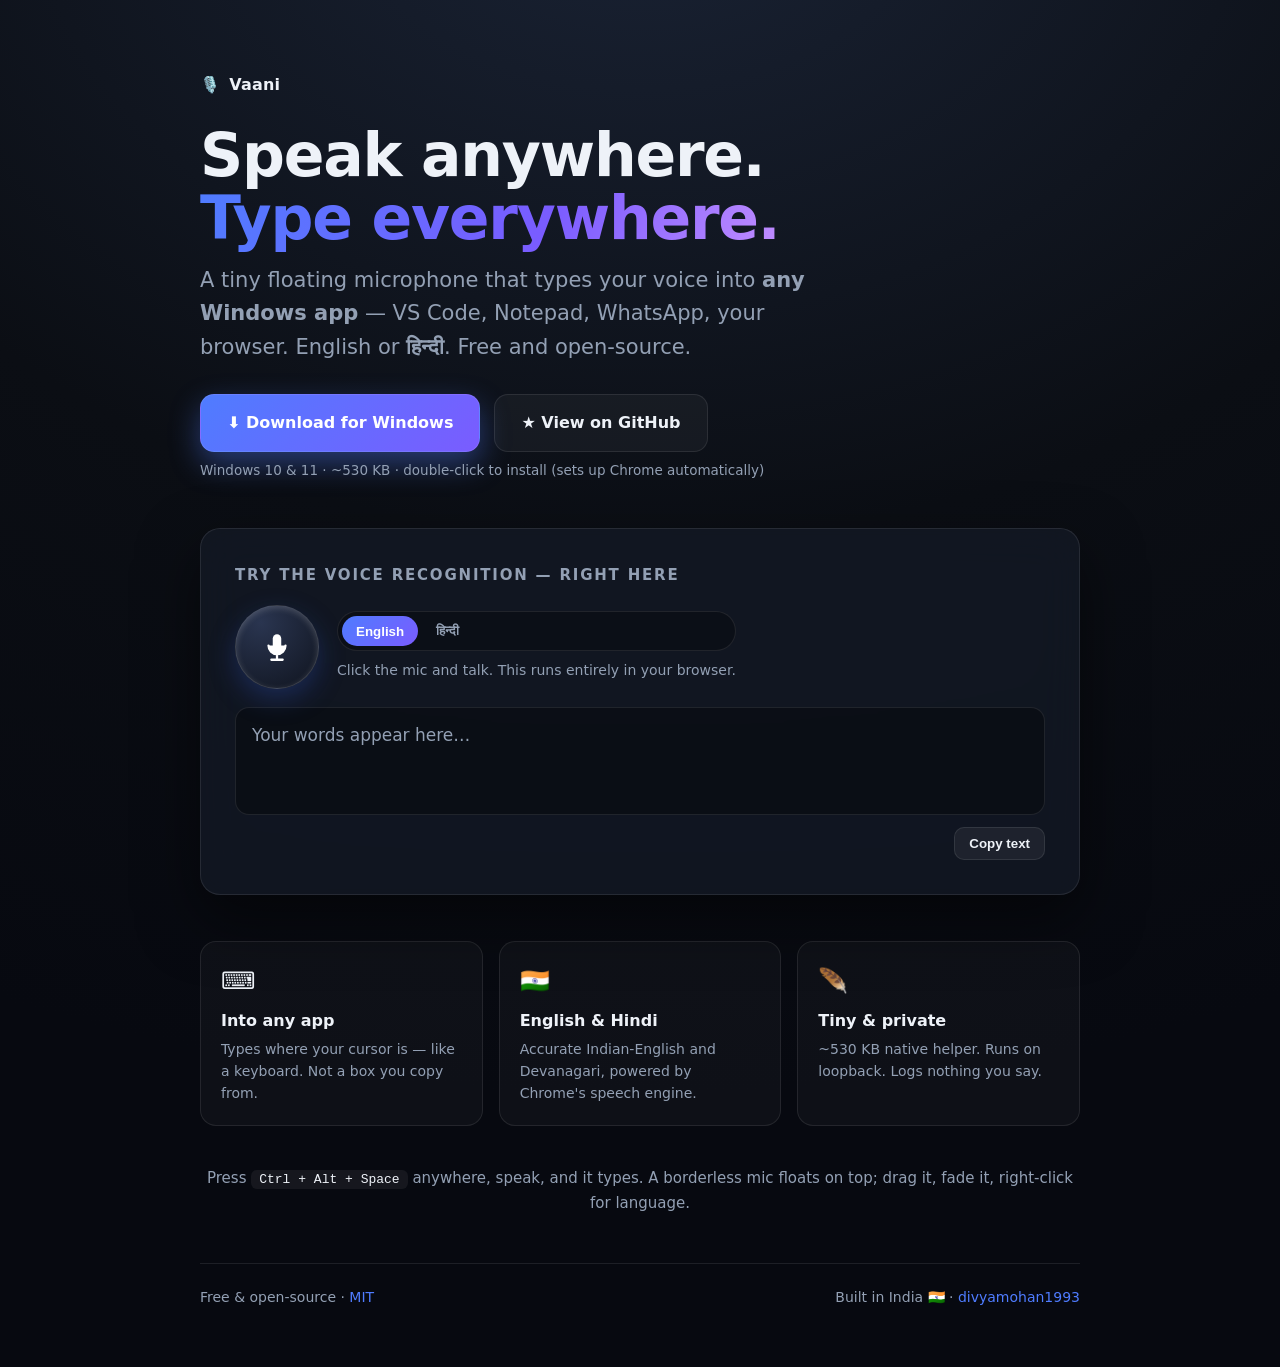
==== site/index.html @ e0e5cd49 "feat: add type.dmj.one landing page (live in-browser demo + download CTA) Single-file static site wi" ====
<!DOCTYPE html>
<html lang="en">
<head>
<meta charset="UTF-8" />
<meta name="viewport" content="width=device-width, initial-scale=1.0" />
<title>Vaani — speak anywhere, type everywhere</title>
<meta name="description" content="A tiny floating mic that types your voice into any Windows app — English or Hindi. Free, open-source, ~530 KB. Try the voice recognition right here." />
<meta property="og:title" content="Vaani — speak anywhere, type everywhere" />
<meta property="og:description" content="Speak, and your words type into any Windows app. English or हिन्दी. Free & open-source." />
<meta property="og:type" content="website" />
<link rel="icon" href="data:image/svg+xml,%3Csvg xmlns='http://www.w3.org/2000/svg' viewBox='0 0 24 24'%3E%3Ctext y='20' font-size='20'%3E%F0%9F%8E%99%EF%B8%8F%3C/text%3E%3C/svg%3E" />
<style>
  :root{--bg:#0b0e14;--card:rgba(22,28,40,.66);--txt:#eef2f8;--muted:#93a0b4;--line:rgba(255,255,255,.09);
        --accent:#4f7cff;--accent2:#7a5cff;--live:#ff4d6d;--ok:#22c98a;--r:20px}
  *{box-sizing:border-box;margin:0}
  html{scroll-behavior:smooth}
  body{font:16px/1.6 system-ui,"Segoe UI",Roboto,"Noto Sans",sans-serif;color:var(--txt);
    background:radial-gradient(130% 90% at 50% -10%,#1a2335 0%,var(--bg) 55%,#070910 100%);
    min-height:100vh;-webkit-font-smoothing:antialiased}
  .wrap{max-width:920px;margin:0 auto;padding:clamp(28px,6vw,72px) 20px 60px}
  .brand{display:flex;align-items:center;gap:9px;font-weight:700;letter-spacing:.2px;color:var(--muted)}
  .brand b{color:var(--txt)}
  h1{font-size:clamp(34px,7vw,60px);line-height:1.05;margin:26px 0 14px;letter-spacing:-.02em}
  h1 .grad{background:linear-gradient(110deg,var(--accent),var(--accent2) 60%,#c08cff);-webkit-background-clip:text;background-clip:text;color:transparent}
  .sub{font-size:clamp(17px,2.4vw,21px);color:var(--muted);max-width:620px}
  .cta{display:flex;gap:14px;flex-wrap:wrap;align-items:center;margin:30px 0 8px}
  .btn{display:inline-flex;align-items:center;gap:10px;padding:15px 26px;border-radius:14px;font-weight:700;
    font-size:16px;text-decoration:none;border:1px solid var(--line);transition:transform .12s,box-shadow .2s}
  .btn-primary{background:linear-gradient(135deg,var(--accent),var(--accent2));color:#fff;
    box-shadow:0 12px 30px rgba(79,124,255,.4)}
  .btn-primary:hover{transform:translateY(-2px);box-shadow:0 16px 38px rgba(79,124,255,.5)}
  .btn-ghost{background:rgba(255,255,255,.04);color:var(--txt)}
  .btn-ghost:hover{background:rgba(255,255,255,.09)}
  .hint{color:var(--muted);font-size:13.5px;margin-top:6px}

  /* Try-it demo */
  .demo{margin:46px 0;background:var(--card);backdrop-filter:blur(20px) saturate(1.4);
    -webkit-backdrop-filter:blur(20px) saturate(1.4);border:1px solid var(--line);border-radius:var(--r);
    padding:clamp(20px,4vw,34px);box-shadow:0 24px 60px rgba(0,0,0,.5)}
  .demo h2{font-size:15px;text-transform:uppercase;letter-spacing:.12em;color:var(--muted);font-weight:700}
  .demo-row{display:flex;align-items:center;gap:18px;margin:18px 0;flex-wrap:wrap}
  .mic{position:relative;width:84px;height:84px;border-radius:50%;border:1px solid rgba(255,255,255,.16);
    cursor:pointer;display:grid;place-items:center;flex:none;color:#fff;
    background:radial-gradient(120% 120% at 30% 20%,#2a3550,#151b29 70%),linear-gradient(135deg,var(--accent),var(--accent2));
    box-shadow:0 10px 26px rgba(40,70,160,.4),inset 0 2px 6px rgba(255,255,255,.18)}
  .mic:focus-visible{outline:3px solid var(--accent);outline-offset:4px}
  .mic svg{width:34px;height:34px;fill:#fff;stroke:#fff;stroke-width:1.6;stroke-linecap:round}
  .mic svg path:first-child{stroke:none}
  .ring{position:absolute;inset:-6px;border-radius:50%;border:2px solid var(--live);opacity:0}
  body[data-on="1"] .mic{background:radial-gradient(120% 120% at 30% 20%,#5a2233,#2a0e16 70%),linear-gradient(135deg,#ff4d6d,#ff7a3d)}
  body[data-on="1"] .ring{animation:p 1.6s ease-out infinite}
  @keyframes p{0%{opacity:.7;transform:scale(.82)}100%{opacity:0;transform:scale(1.5)}}
  .lang{display:flex;gap:4px;background:rgba(0,0,0,.3);padding:4px;border-radius:999px;border:1px solid var(--line)}
  .lang button{border:0;background:transparent;color:var(--muted);font-weight:700;padding:7px 14px;border-radius:999px;cursor:pointer}
  .lang button.on{background:linear-gradient(135deg,var(--accent),var(--accent2));color:#fff}
  .demo-cap{color:var(--muted);font-size:14px}
  .box{width:100%;min-height:108px;background:rgba(0,0,0,.32);border:1px solid var(--line);border-radius:14px;
    padding:14px 16px;font-size:17px;color:var(--txt);white-space:pre-wrap}
  .box .it{color:var(--muted);font-style:italic}
  .box:empty::before{content:"Your words appear here…";color:var(--muted)}
  .demo-foot{display:flex;justify-content:space-between;align-items:center;gap:12px;margin-top:12px;flex-wrap:wrap}
  .copy{background:rgba(255,255,255,.06);border:1px solid var(--line);color:var(--txt);border-radius:10px;padding:8px 14px;cursor:pointer;font-weight:600}
  .copy:hover{background:rgba(255,255,255,.11)}
  .nochrome{color:#f4b740;font-size:13.5px}

  .feats{display:grid;grid-template-columns:repeat(auto-fit,minmax(220px,1fr));gap:16px;margin:40px 0}
  .feat{background:rgba(255,255,255,.03);border:1px solid var(--line);border-radius:16px;padding:20px}
  .feat .ic{font-size:24px}.feat h3{font-size:16px;margin:8px 0 4px}.feat p{color:var(--muted);font-size:14px}
  .how{color:var(--muted);font-size:15px;margin:30px 0;text-align:center}
  .how code{background:rgba(255,255,255,.06);padding:2px 8px;border-radius:6px;color:var(--txt);font-size:13px}
  footer{border-top:1px solid var(--line);margin-top:48px;padding-top:22px;color:var(--muted);font-size:14px;
    display:flex;justify-content:space-between;gap:12px;flex-wrap:wrap}
  footer a{color:var(--accent);text-decoration:none}
  @media (prefers-reduced-motion:reduce){*{animation:none!important;transition:none!important}}
</style>
</head>
<body data-on="0">
<div class="wrap">
  <div class="brand">🎙️ <b>Vaani</b></div>

  <h1>Speak anywhere.<br><span class="grad">Type everywhere.</span></h1>
  <p class="sub">A tiny floating microphone that types your voice into <b>any Windows app</b> — VS&nbsp;Code, Notepad, WhatsApp, your browser. English or <b>हिन्दी</b>. Free and open-source.</p>

  <div class="cta">
    <a class="btn btn-primary" id="dl" href="https://github.com/divyamohan1993/vaani/releases/latest">⬇️ Download for Windows</a>
    <a class="btn btn-ghost" href="https://github.com/divyamohan1993/vaani">★ View on GitHub</a>
  </div>
  <p class="hint">Windows 10 &amp; 11 · ~530&nbsp;KB · double-click to install (sets up Chrome automatically)</p>

  <!-- Live, in-browser demo: try the recognition before downloading -->
  <section class="demo">
    <h2>Try the voice recognition — right here</h2>
    <div class="demo-row">
      <button id="mic" class="mic" aria-pressed="false" aria-label="Start / stop listening">
        <span class="ring" aria-hidden="true"></span>
        <svg viewBox="0 0 24 24" aria-hidden="true"><path d="M12 14a3 3 0 0 0 3-3V6a3 3 0 0 0-6 0v5a3 3 0 0 0 3 3Z"/><path d="M18 11a6 6 0 0 1-12 0M12 17v4M8 21h8"/></svg>
      </button>
      <div>
        <div class="lang" role="radiogroup" aria-label="Language">
          <button class="on" data-lang="en-IN">English</button>
          <button data-lang="hi-IN">हिन्दी</button>
        </div>
        <p class="demo-cap" id="cap" style="margin-top:8px">Click the mic and talk. This runs entirely in your browser.</p>
      </div>
    </div>
    <div class="box" id="box" role="log" aria-live="polite"></div>
    <div class="demo-foot">
      <span class="nochrome" id="nochrome" hidden>⚠ Recognition needs Google Chrome. The full app uses Chrome under the hood.</span>
      <span></span>
      <button class="copy" id="copy">Copy text</button>
    </div>
  </section>

  <div class="feats">
    <div class="feat"><div class="ic">⌨️</div><h3>Into any app</h3><p>Types where your cursor is — like a keyboard. Not a box you copy from.</p></div>
    <div class="feat"><div class="ic">🇮🇳</div><h3>English &amp; Hindi</h3><p>Accurate Indian-English and Devanagari, powered by Chrome's speech engine.</p></div>
    <div class="feat"><div class="ic">🪶</div><h3>Tiny &amp; private</h3><p>~530&nbsp;KB native helper. Runs on loopback. Logs nothing you say.</p></div>
  </div>

  <p class="how">Press <code>Ctrl + Alt + Space</code> anywhere, speak, and it types. A borderless mic floats on top; drag it, fade it, right-click for language.</p>

  <footer>
    <span>Free &amp; open-source · <a href="https://github.com/divyamohan1993/vaani/blob/main/LICENSE">MIT</a></span>
    <span>Built in India 🇮🇳 · <a href="https://github.com/divyamohan1993">divyamohan1993</a></span>
  </footer>
</div>

<script>
  const SR = window.SpeechRecognition || window.webkitSpeechRecognition;
  const box = document.getElementById('box'), mic = document.getElementById('mic'), cap = document.getElementById('cap');
  let rec = null, on = false, want = false, lang = 'en-IN', finalTxt = '';

  if (!SR) { document.getElementById('nochrome').hidden = false; }
  else {
    rec = new SR(); rec.continuous = true; rec.interimResults = true; rec.lang = lang;
    rec.onstart = () => { on = true; document.body.dataset.on = '1'; mic.setAttribute('aria-pressed','true'); cap.textContent = 'Listening… speak now.'; };
    rec.onend = () => { on = false; document.body.dataset.on = '0'; mic.setAttribute('aria-pressed','false'); if (want) { try { rec.start(); } catch {} } else cap.textContent = 'Click the mic and talk.'; };
    rec.onerror = (e) => { if (e.error === 'not-allowed') cap.textContent = 'Allow the microphone to try the demo.'; };
    rec.onresult = (e) => {
      let it = '';
      for (let i = e.resultIndex; i < e.results.length; i++) {
        const r = e.results[i];
        if (r.isFinal) finalTxt += r[0].transcript.trim() + ' ';
        else it += r[0].transcript;
      }
      box.innerHTML = '';
      box.append(document.createTextNode(finalTxt));
      if (it) { const s = document.createElement('span'); s.className = 'it'; s.textContent = it; box.append(s); }
    };
  }
  mic.addEventListener('click', () => {
    if (!rec) return;
    if (want) { want = false; try { rec.stop(); } catch {} }
    else { want = true; try { rec.start(); } catch {} }
  });
  document.querySelectorAll('.lang button').forEach(b => b.addEventListener('click', () => {
    document.querySelectorAll('.lang button').forEach(x => x.classList.remove('on'));
    b.classList.add('on'); lang = b.dataset.lang;
    if (rec) { rec.lang = lang; if (want) { try { rec.stop(); } catch {} } }
  }));
  document.getElementById('copy').addEventListener('click', async () => {
    try { await navigator.clipboard.writeText(finalTxt.trim()); const c = document.getElementById('copy'); c.textContent = 'Copied ✓'; setTimeout(() => c.textContent = 'Copy text', 1500); } catch {}
  });
</script>
</body>
</html>
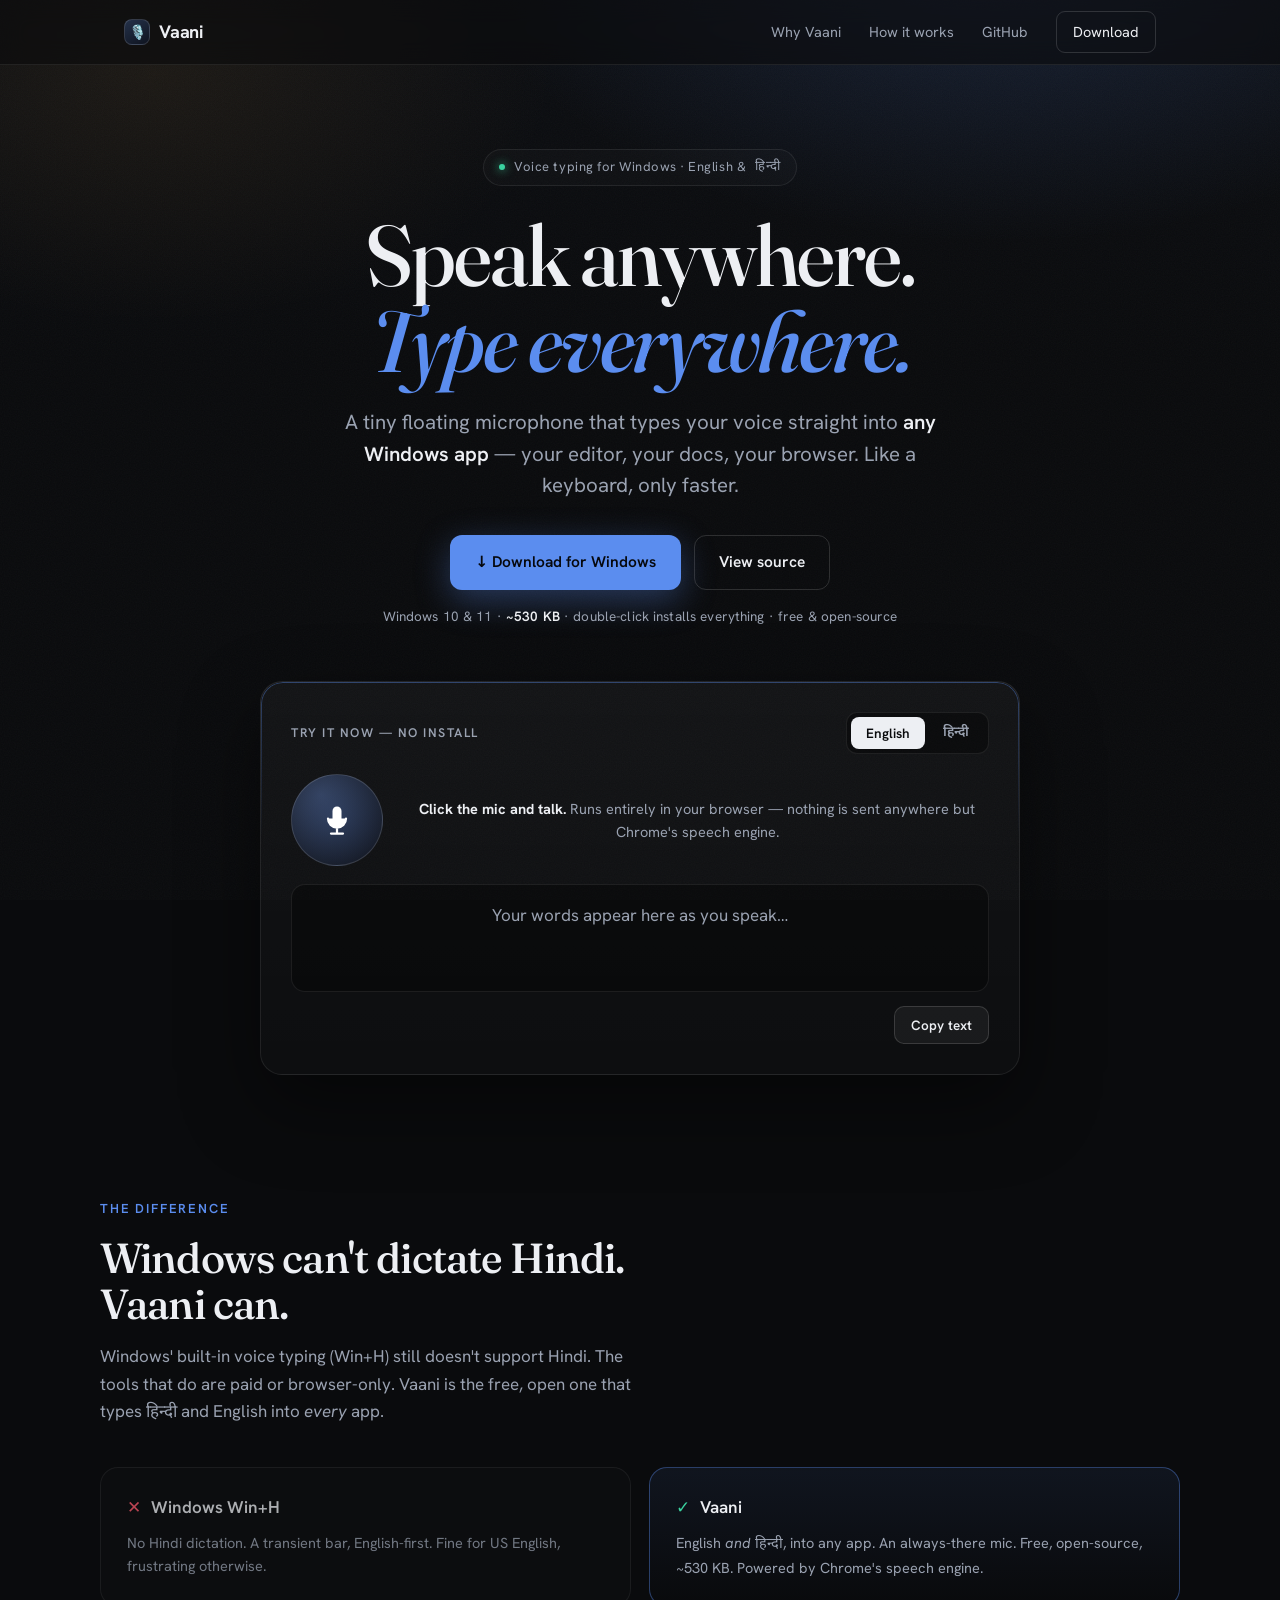
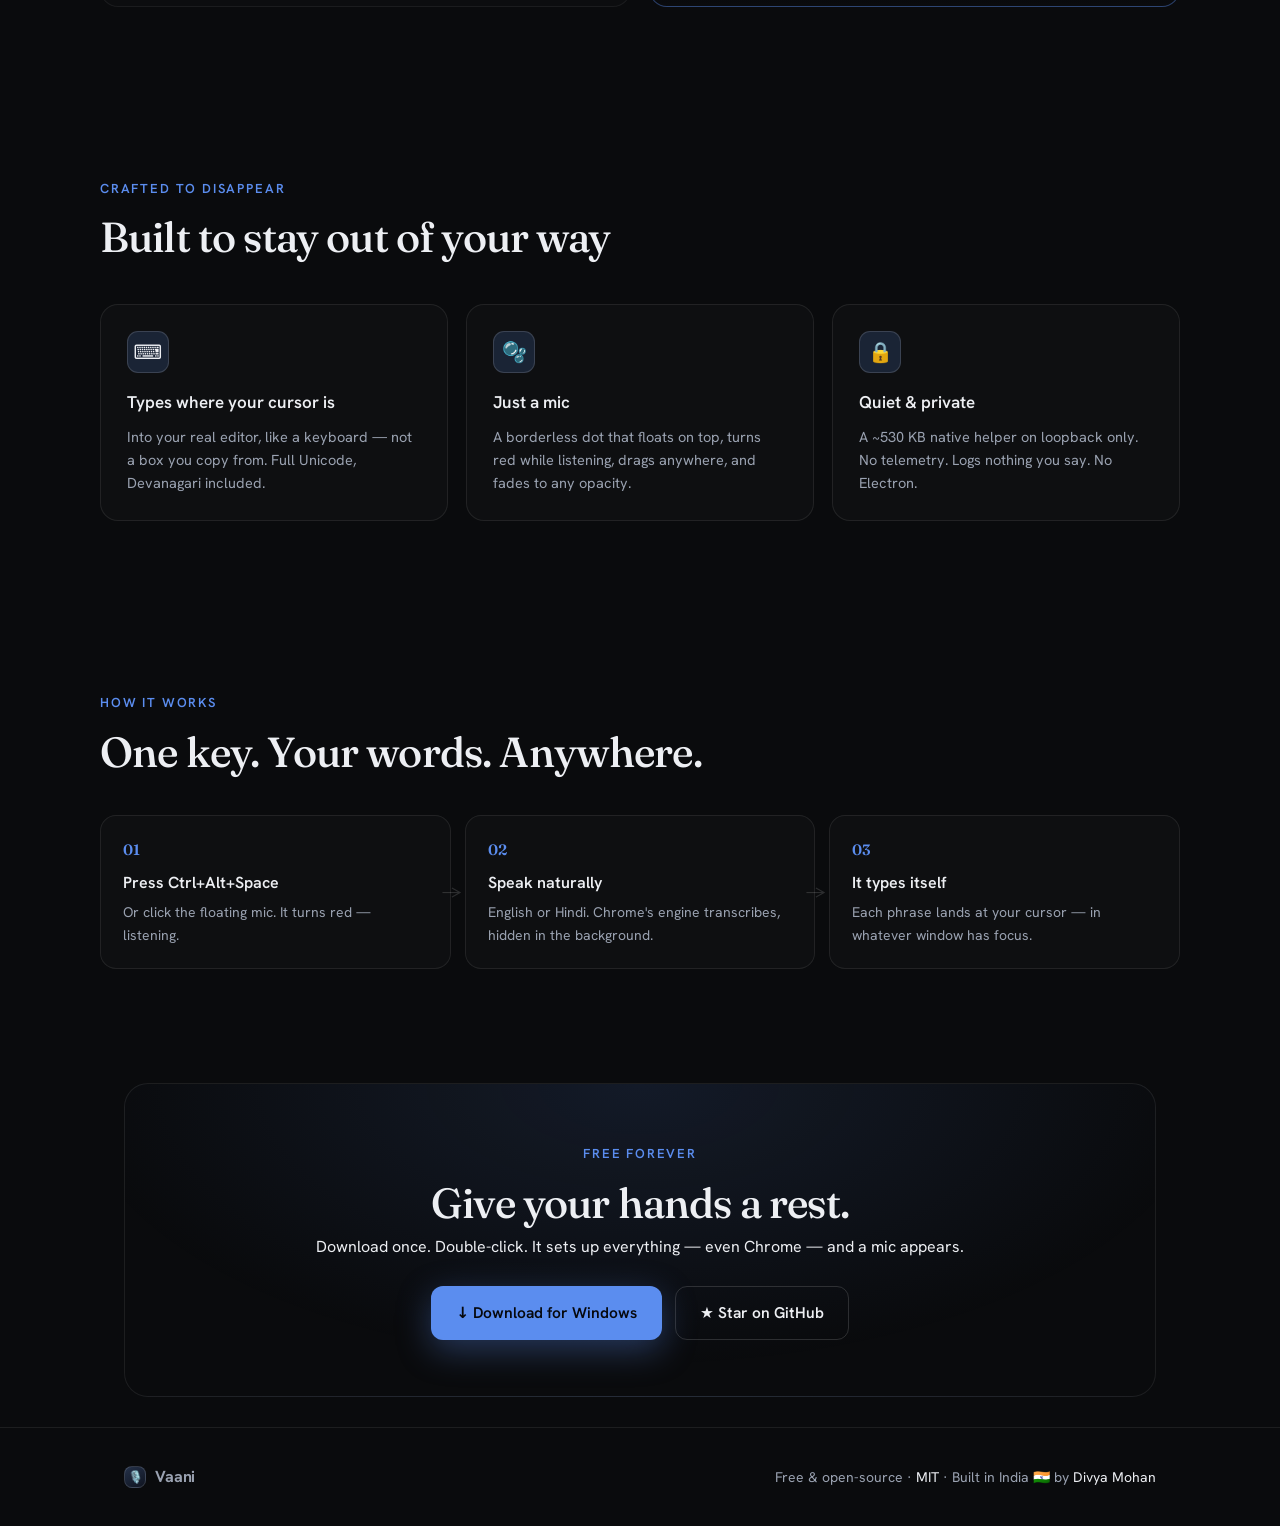
==== commit 822370dd: "fix(site): single-file rewrite so / serves the landing reliably Co-Authored-By: Claude Opus 4.8 (1M " ====
--- a/site/index.html
+++ b/site/index.html
@@ -3,163 +3,316 @@
 <head>
 <meta charset="UTF-8" />
 <meta name="viewport" content="width=device-width, initial-scale=1.0" />
-<title>Vaani — speak anywhere, type everywhere</title>
-<meta name="description" content="A tiny floating mic that types your voice into any Windows app — English or Hindi. Free, open-source, ~530 KB. Try the voice recognition right here." />
+<title>Vaani — voice typing for Windows, in English & हिन्दी</title>
+<meta name="description" content="A tiny floating microphone that types your voice into any Windows app — English or Hindi. Free, open-source, ~530 KB. Try the recognition right here, no install." />
+<meta name="theme-color" content="#0a0b0d" />
 <meta property="og:title" content="Vaani — speak anywhere, type everywhere" />
-<meta property="og:description" content="Speak, and your words type into any Windows app. English or हिन्दी. Free & open-source." />
+<meta property="og:description" content="Voice typing into any Windows app, in English or हिन्दी. Free & open-source. Windows' own dictation can't do Hindi — Vaani can." />
 <meta property="og:type" content="website" />
+<meta property="og:url" content="https://type.dmj.one" />
 <link rel="icon" href="data:image/svg+xml,%3Csvg xmlns='http://www.w3.org/2000/svg' viewBox='0 0 24 24'%3E%3Ctext y='20' font-size='20'%3E%F0%9F%8E%99%EF%B8%8F%3C/text%3E%3C/svg%3E" />
+<link rel="preconnect" href="https://fonts.googleapis.com" />
+<link rel="preconnect" href="https://fonts.gstatic.com" crossorigin />
+<link href="https://fonts.googleapis.com/css2?family=Fraunces:opsz,wght@9..144,400;9..144,500;9..144,600;9..144,600&family=Hanken+Grotesk:wght@400;500;600;700&family=Noto+Sans+Devanagari:wght@400;500;600&display=swap" rel="stylesheet" />
 <style>
-  :root{--bg:#0b0e14;--card:rgba(22,28,40,.66);--txt:#eef2f8;--muted:#93a0b4;--line:rgba(255,255,255,.09);
-        --accent:#4f7cff;--accent2:#7a5cff;--live:#ff4d6d;--ok:#22c98a;--r:20px}
+  :root{
+    --ink:#0a0b0d; --ink2:#101216; --panel:#121419; --bone:#edeff3; --dim:#9aa2b1;
+    --line:rgba(255,255,255,.08); --line2:rgba(255,255,255,.14);
+    --accent:#5b8def; --accent-soft:rgba(91,141,239,.16); --saffron:#e3a548; --live:#ff5a6e; --ok:#3ad29f;
+    --display:"Fraunces",Georgia,"Times New Roman",serif;
+    --ui:"Hanken Grotesk",system-ui,-apple-system,"Segoe UI",sans-serif;
+    --deva:"Noto Sans Devanagari","Hanken Grotesk",system-ui,sans-serif;
+    --maxw:1080px;
+  }
   *{box-sizing:border-box;margin:0}
-  html{scroll-behavior:smooth}
-  body{font:16px/1.6 system-ui,"Segoe UI",Roboto,"Noto Sans",sans-serif;color:var(--txt);
-    background:radial-gradient(130% 90% at 50% -10%,#1a2335 0%,var(--bg) 55%,#070910 100%);
-    min-height:100vh;-webkit-font-smoothing:antialiased}
-  .wrap{max-width:920px;margin:0 auto;padding:clamp(28px,6vw,72px) 20px 60px}
-  .brand{display:flex;align-items:center;gap:9px;font-weight:700;letter-spacing:.2px;color:var(--muted)}
-  .brand b{color:var(--txt)}
-  h1{font-size:clamp(34px,7vw,60px);line-height:1.05;margin:26px 0 14px;letter-spacing:-.02em}
-  h1 .grad{background:linear-gradient(110deg,var(--accent),var(--accent2) 60%,#c08cff);-webkit-background-clip:text;background-clip:text;color:transparent}
-  .sub{font-size:clamp(17px,2.4vw,21px);color:var(--muted);max-width:620px}
-  .cta{display:flex;gap:14px;flex-wrap:wrap;align-items:center;margin:30px 0 8px}
-  .btn{display:inline-flex;align-items:center;gap:10px;padding:15px 26px;border-radius:14px;font-weight:700;
-    font-size:16px;text-decoration:none;border:1px solid var(--line);transition:transform .12s,box-shadow .2s}
-  .btn-primary{background:linear-gradient(135deg,var(--accent),var(--accent2));color:#fff;
-    box-shadow:0 12px 30px rgba(79,124,255,.4)}
-  .btn-primary:hover{transform:translateY(-2px);box-shadow:0 16px 38px rgba(79,124,255,.5)}
-  .btn-ghost{background:rgba(255,255,255,.04);color:var(--txt)}
-  .btn-ghost:hover{background:rgba(255,255,255,.09)}
-  .hint{color:var(--muted);font-size:13.5px;margin-top:6px}
-
-  /* Try-it demo */
-  .demo{margin:46px 0;background:var(--card);backdrop-filter:blur(20px) saturate(1.4);
-    -webkit-backdrop-filter:blur(20px) saturate(1.4);border:1px solid var(--line);border-radius:var(--r);
-    padding:clamp(20px,4vw,34px);box-shadow:0 24px 60px rgba(0,0,0,.5)}
-  .demo h2{font-size:15px;text-transform:uppercase;letter-spacing:.12em;color:var(--muted);font-weight:700}
-  .demo-row{display:flex;align-items:center;gap:18px;margin:18px 0;flex-wrap:wrap}
-  .mic{position:relative;width:84px;height:84px;border-radius:50%;border:1px solid rgba(255,255,255,.16);
-    cursor:pointer;display:grid;place-items:center;flex:none;color:#fff;
-    background:radial-gradient(120% 120% at 30% 20%,#2a3550,#151b29 70%),linear-gradient(135deg,var(--accent),var(--accent2));
-    box-shadow:0 10px 26px rgba(40,70,160,.4),inset 0 2px 6px rgba(255,255,255,.18)}
-  .mic:focus-visible{outline:3px solid var(--accent);outline-offset:4px}
-  .mic svg{width:34px;height:34px;fill:#fff;stroke:#fff;stroke-width:1.6;stroke-linecap:round}
+  html{scroll-behavior:smooth;-webkit-text-size-adjust:100%}
+  body{
+    font-family:var(--ui); color:var(--bone); background:var(--ink); line-height:1.6;
+    -webkit-font-smoothing:antialiased; text-rendering:optimizeLegibility; overflow-x:hidden;
+  }
+  .deva{font-family:var(--deva)}
+  /* atmosphere: layered radial glows + fine grain */
+  body::before{content:"";position:fixed;inset:0;z-index:-2;pointer-events:none;
+    background:
+      radial-gradient(60% 50% at 78% -8%, rgba(91,141,239,.18), transparent 70%),
+      radial-gradient(45% 40% at 12% 8%, rgba(227,165,72,.08), transparent 70%),
+      linear-gradient(180deg,#0c0e12 0%, var(--ink) 40%);
+  }
+  body::after{content:"";position:fixed;inset:0;z-index:-1;pointer-events:none;opacity:.035;
+    background-image:url("data:image/svg+xml,%3Csvg xmlns='http://www.w3.org/2000/svg' width='160' height='160'%3E%3Cfilter id='n'%3E%3CfeTurbulence type='fractalNoise' baseFrequency='0.85' numOctaves='2'/%3E%3C/filter%3E%3Crect width='100%25' height='100%25' filter='url(%23n)'/%3E%3C/svg%3E");}
+  .wrap{max-width:var(--maxw);margin:0 auto;padding:0 24px}
+
+  /* nav */
+  nav{position:sticky;top:0;z-index:50;backdrop-filter:blur(12px);
+    background:rgba(10,11,13,.6);border-bottom:1px solid var(--line)}
+  .nav-in{display:flex;align-items:center;justify-content:space-between;height:64px}
+  .logo{display:flex;align-items:center;gap:9px;font-weight:700;letter-spacing:-.01em;font-size:18px}
+  .logo .mk{width:26px;height:26px;border-radius:8px;display:grid;place-items:center;
+    background:linear-gradient(150deg,#243149,#0f1420);border:1px solid var(--line2);font-size:14px}
+  .nav-links{display:flex;align-items:center;gap:28px;font-size:14.5px}
+  .nav-links a{color:var(--dim);text-decoration:none;transition:color .15s}
+  .nav-links a:hover{color:var(--bone)}
+  .nav-cta{color:var(--bone)!important;border:1px solid var(--line2);padding:8px 16px;border-radius:9px}
+  .nav-cta:hover{background:rgba(255,255,255,.05)}
+  @media(max-width:620px){.nav-links a:not(.nav-cta){display:none}}
+
+  /* hero */
+  .hero{padding:84px 0 36px;text-align:center}
+  .eyebrow{display:inline-flex;align-items:center;gap:9px;font-size:13px;letter-spacing:.04em;
+    color:var(--dim);border:1px solid var(--line);border-radius:999px;padding:7px 15px;background:rgba(255,255,255,.02)}
+  .eyebrow .dot{width:6px;height:6px;border-radius:50%;background:var(--ok);box-shadow:0 0 10px var(--ok)}
+  h1{font-family:var(--display);font-weight:500;font-size:clamp(44px,8.5vw,86px);line-height:1.0;
+    letter-spacing:-.025em;margin:26px 0 0}
+  h1 em{font-style:italic;color:var(--accent)}
+  .lede{font-size:clamp(17px,2.3vw,20.5px);color:var(--dim);max-width:600px;margin:22px auto 0;line-height:1.55}
+  .lede b{color:var(--bone);font-weight:600}
+  .actions{display:flex;gap:13px;justify-content:center;flex-wrap:wrap;margin-top:34px}
+  .btn{display:inline-flex;align-items:center;gap:9px;font-family:var(--ui);font-weight:600;font-size:15.5px;
+    text-decoration:none;padding:14px 24px;border-radius:12px;border:1px solid transparent;transition:transform .12s,box-shadow .25s,background .2s}
+  .btn-pri{background:var(--accent);color:#06080d;box-shadow:0 10px 34px rgba(91,141,239,.35)}
+  .btn-pri:hover{transform:translateY(-2px);box-shadow:0 16px 44px rgba(91,141,239,.46)}
+  .btn-sec{border-color:var(--line2);color:var(--bone)}
+  .btn-sec:hover{background:rgba(255,255,255,.05)}
+  .meta{margin-top:16px;font-size:13.5px;color:var(--dim);letter-spacing:.01em}
+  .meta b{color:var(--bone);font-weight:600}
+
+  /* staggered reveal */
+  .reveal{opacity:0;transform:translateY(14px);animation:rise .7s cubic-bezier(.2,.7,.2,1) forwards}
+  @keyframes rise{to{opacity:1;transform:none}}
+
+  /* demo */
+  .demo{margin:54px auto 0;max-width:760px;background:linear-gradient(180deg,rgba(255,255,255,.04),rgba(255,255,255,.015));
+    border:1px solid var(--line);border-radius:22px;padding:30px;position:relative;overflow:hidden;
+    box-shadow:0 30px 80px rgba(0,0,0,.45)}
+  .demo::before{content:"";position:absolute;inset:0;border-radius:22px;padding:1px;pointer-events:none;
+    background:linear-gradient(180deg,rgba(91,141,239,.4),transparent 40%);
+    -webkit-mask:linear-gradient(#000 0 0) content-box,linear-gradient(#000 0 0);-webkit-mask-composite:xor;mask-composite:exclude}
+  .demo-head{display:flex;align-items:center;justify-content:space-between;gap:12px;margin-bottom:20px}
+  .demo-tag{font-size:12.5px;letter-spacing:.12em;text-transform:uppercase;color:var(--dim);font-weight:600}
+  .lang{display:flex;gap:3px;background:rgba(0,0,0,.35);padding:4px;border-radius:11px;border:1px solid var(--line)}
+  .lang button{font-family:var(--ui);border:0;background:transparent;color:var(--dim);font-weight:600;font-size:13.5px;
+    padding:7px 15px;border-radius:8px;cursor:pointer;transition:.15s}
+  .lang button.on{background:var(--bone);color:#0a0b0d}
+  .lang button[data-lang="hi-IN"]{font-family:var(--deva)}
+  .stage{display:flex;align-items:center;gap:22px;flex-wrap:wrap}
+  .mic{position:relative;width:92px;height:92px;border-radius:50%;flex:none;cursor:pointer;display:grid;place-items:center;
+    color:#fff;border:1px solid var(--line2);
+    background:radial-gradient(130% 130% at 32% 22%,#33415e,#141925 72%);transition:transform .12s,box-shadow .3s}
+  .mic:hover{transform:translateY(-1px)}
+  .mic:focus-visible{outline:2px solid var(--accent);outline-offset:5px}
+  .mic svg{width:36px;height:36px;fill:#fff;stroke:#fff;stroke-width:1.5;stroke-linecap:round;z-index:1}
   .mic svg path:first-child{stroke:none}
-  .ring{position:absolute;inset:-6px;border-radius:50%;border:2px solid var(--live);opacity:0}
-  body[data-on="1"] .mic{background:radial-gradient(120% 120% at 30% 20%,#5a2233,#2a0e16 70%),linear-gradient(135deg,#ff4d6d,#ff7a3d)}
-  body[data-on="1"] .ring{animation:p 1.6s ease-out infinite}
-  @keyframes p{0%{opacity:.7;transform:scale(.82)}100%{opacity:0;transform:scale(1.5)}}
-  .lang{display:flex;gap:4px;background:rgba(0,0,0,.3);padding:4px;border-radius:999px;border:1px solid var(--line)}
-  .lang button{border:0;background:transparent;color:var(--muted);font-weight:700;padding:7px 14px;border-radius:999px;cursor:pointer}
-  .lang button.on{background:linear-gradient(135deg,var(--accent),var(--accent2));color:#fff}
-  .demo-cap{color:var(--muted);font-size:14px}
-  .box{width:100%;min-height:108px;background:rgba(0,0,0,.32);border:1px solid var(--line);border-radius:14px;
-    padding:14px 16px;font-size:17px;color:var(--txt);white-space:pre-wrap}
-  .box .it{color:var(--muted);font-style:italic}
-  .box:empty::before{content:"Your words appear here…";color:var(--muted)}
-  .demo-foot{display:flex;justify-content:space-between;align-items:center;gap:12px;margin-top:12px;flex-wrap:wrap}
-  .copy{background:rgba(255,255,255,.06);border:1px solid var(--line);color:var(--txt);border-radius:10px;padding:8px 14px;cursor:pointer;font-weight:600}
-  .copy:hover{background:rgba(255,255,255,.11)}
-  .nochrome{color:#f4b740;font-size:13.5px}
-
-  .feats{display:grid;grid-template-columns:repeat(auto-fit,minmax(220px,1fr));gap:16px;margin:40px 0}
-  .feat{background:rgba(255,255,255,.03);border:1px solid var(--line);border-radius:16px;padding:20px}
-  .feat .ic{font-size:24px}.feat h3{font-size:16px;margin:8px 0 4px}.feat p{color:var(--muted);font-size:14px}
-  .how{color:var(--muted);font-size:15px;margin:30px 0;text-align:center}
-  .how code{background:rgba(255,255,255,.06);padding:2px 8px;border-radius:6px;color:var(--txt);font-size:13px}
-  footer{border-top:1px solid var(--line);margin-top:48px;padding-top:22px;color:var(--muted);font-size:14px;
-    display:flex;justify-content:space-between;gap:12px;flex-wrap:wrap}
-  footer a{color:var(--accent);text-decoration:none}
-  @media (prefers-reduced-motion:reduce){*{animation:none!important;transition:none!important}}
+  .mic .glow{position:absolute;inset:0;border-radius:50%;background:radial-gradient(circle,var(--accent-soft),transparent 70%);opacity:.7}
+  .ring{position:absolute;inset:-7px;border-radius:50%;border:1.5px solid var(--live);opacity:0}
+  body[data-on="1"] .mic{background:radial-gradient(130% 130% at 32% 22%,#5a2533,#220c12 72%);box-shadow:0 0 0 0 var(--live)}
+  body[data-on="1"] .mic .glow{background:radial-gradient(circle,rgba(255,90,110,.22),transparent 70%)}
+  body[data-on="1"] .ring{animation:pulse 1.7s ease-out infinite}
+  body[data-on="1"] .ring.b{animation-delay:.85s}
+  @keyframes pulse{0%{opacity:.65;transform:scale(.82)}100%{opacity:0;transform:scale(1.55)}}
+  .stage-txt{flex:1;min-width:200px}
+  .stage-txt .cap{color:var(--dim);font-size:14.5px}
+  .stage-txt .cap b{color:var(--bone)}
+  .box{margin-top:18px;width:100%;min-height:108px;background:rgba(0,0,0,.32);border:1px solid var(--line);border-radius:14px;
+    padding:16px 18px;font-size:17px;line-height:1.65;white-space:pre-wrap;color:var(--bone)}
+  .box.deva{font-family:var(--deva)}
+  .box .it{color:var(--dim)}
+  .box:empty::before{content:"Your words appear here as you speak…";color:var(--dim)}
+  .demo-foot{display:flex;align-items:center;justify-content:space-between;gap:12px;margin-top:14px;flex-wrap:wrap}
+  .note{font-size:13px;color:var(--saffron)}
+  .copy{font-family:var(--ui);background:rgba(255,255,255,.05);border:1px solid var(--line2);color:var(--bone);
+    border-radius:10px;padding:9px 16px;font-weight:600;font-size:13.5px;cursor:pointer;transition:.15s}
+  .copy:hover{background:rgba(255,255,255,.1)}
+
+  /* section scaffold */
+  section.blk{padding:84px 0}
+  .kicker{font-size:13px;letter-spacing:.14em;text-transform:uppercase;color:var(--accent);font-weight:600}
+  h2{font-family:var(--display);font-weight:500;font-size:clamp(28px,4.4vw,42px);letter-spacing:-.02em;line-height:1.1;margin:14px 0 0}
+  .blk .sub{color:var(--dim);font-size:17px;max-width:560px;margin:16px 0 0}
+
+  /* the gap (USP) */
+  .gap{display:grid;grid-template-columns:1fr 1fr;gap:18px;margin-top:40px}
+  .gcard{border:1px solid var(--line);border-radius:18px;padding:26px;background:rgba(255,255,255,.02)}
+  .gcard.win{opacity:.72}
+  .gcard h3{font-size:17px;font-weight:600;display:flex;align-items:center;gap:10px}
+  .gcard .x{color:var(--live)} .gcard .y{color:var(--ok)}
+  .gcard p{color:var(--dim);font-size:14.5px;margin-top:10px}
+  .gcard.vaani{border-color:rgba(91,141,239,.4);background:linear-gradient(180deg,rgba(91,141,239,.08),transparent)}
+  @media(max-width:680px){.gap{grid-template-columns:1fr}}
+
+  /* features */
+  .feats{display:grid;grid-template-columns:repeat(3,1fr);gap:18px;margin-top:44px}
+  .feat{border:1px solid var(--line);border-radius:18px;padding:26px;background:rgba(255,255,255,.02);transition:border-color .2s,transform .2s}
+  .feat:hover{border-color:var(--line2);transform:translateY(-3px)}
+  .feat .ic{width:42px;height:42px;border-radius:11px;display:grid;place-items:center;font-size:20px;
+    background:var(--accent-soft);border:1px solid var(--line2);margin-bottom:16px}
+  .feat h3{font-size:17px;font-weight:600}
+  .feat p{color:var(--dim);font-size:14.5px;margin-top:8px}
+  @media(max-width:760px){.feats{grid-template-columns:1fr}}
+
+  /* how */
+  .flow{display:flex;align-items:stretch;gap:14px;margin-top:40px;flex-wrap:wrap}
+  .step{flex:1;min-width:180px;border:1px solid var(--line);border-radius:16px;padding:22px;background:rgba(255,255,255,.02);position:relative}
+  .step .n{font-family:var(--display);font-size:15px;color:var(--accent);font-weight:600}
+  .step h4{font-size:16px;font-weight:600;margin:8px 0 6px}
+  .step p{color:var(--dim);font-size:14px}
+  .step .arrow{position:absolute;right:-12px;top:50%;transform:translateY(-50%);color:var(--line2);font-size:18px}
+  @media(max-width:760px){.step .arrow{display:none}}
+
+  /* final cta */
+  .final{text-align:center;border:1px solid var(--line);border-radius:24px;padding:56px 28px;margin:30px 0;
+    background:radial-gradient(80% 130% at 50% 0%,rgba(91,141,239,.12),transparent 70%)}
+  .final h2{margin-bottom:8px}
+
+  footer{border-top:1px solid var(--line);padding:36px 0;color:var(--dim);font-size:14px}
+  .foot-in{display:flex;justify-content:space-between;align-items:center;gap:14px;flex-wrap:wrap}
+  footer a{color:var(--bone);text-decoration:none;border-bottom:1px solid transparent}
+  footer a:hover{border-color:var(--line2)}
+  .saff{color:var(--saffron)}
+
+  @media (prefers-reduced-motion:reduce){*{animation:none!important;transition:none!important}.reveal{opacity:1;transform:none}}
 </style>
 </head>
 <body data-on="0">
-<div class="wrap">
-  <div class="brand">🎙️ <b>Vaani</b></div>
-
-  <h1>Speak anywhere.<br><span class="grad">Type everywhere.</span></h1>
-  <p class="sub">A tiny floating microphone that types your voice into <b>any Windows app</b> — VS&nbsp;Code, Notepad, WhatsApp, your browser. English or <b>हिन्दी</b>. Free and open-source.</p>
-
-  <div class="cta">
-    <a class="btn btn-primary" id="dl" href="https://github.com/divyamohan1993/vaani/releases/latest">⬇️ Download for Windows</a>
-    <a class="btn btn-ghost" href="https://github.com/divyamohan1993/vaani">★ View on GitHub</a>
-  </div>
-  <p class="hint">Windows 10 &amp; 11 · ~530&nbsp;KB · double-click to install (sets up Chrome automatically)</p>
-
-  <!-- Live, in-browser demo: try the recognition before downloading -->
-  <section class="demo">
-    <h2>Try the voice recognition — right here</h2>
-    <div class="demo-row">
-      <button id="mic" class="mic" aria-pressed="false" aria-label="Start / stop listening">
-        <span class="ring" aria-hidden="true"></span>
+
+<nav>
+  <div class="wrap nav-in">
+    <span class="logo"><span class="mk">🎙️</span> Vaani</span>
+    <span class="nav-links">
+      <a href="#gap">Why Vaani</a>
+      <a href="#how">How it works</a>
+      <a href="https://github.com/divyamohan1993/vaani">GitHub</a>
+      <a class="nav-cta" href="https://github.com/divyamohan1993/vaani/releases/latest">Download</a>
+    </span>
+  </div>
+</nav>
+
+<header class="hero wrap">
+  <span class="eyebrow reveal"><span class="dot"></span> Voice typing for Windows · English &amp; <span class="deva">हिन्दी</span></span>
+  <h1 class="reveal" style="animation-delay:.06s">Speak anywhere.<br><em>Type everywhere.</em></h1>
+  <p class="lede reveal" style="animation-delay:.13s">A tiny floating microphone that types your voice straight into <b>any Windows app</b> — your editor, your docs, your browser. Like a keyboard, only faster.</p>
+  <div class="actions reveal" style="animation-delay:.2s">
+    <a class="btn btn-pri" href="https://github.com/divyamohan1993/vaani/releases/latest">↓ Download for Windows</a>
+    <a class="btn btn-sec" href="https://github.com/divyamohan1993/vaani">View source</a>
+  </div>
+  <p class="meta reveal" style="animation-delay:.26s">Windows 10 &amp; 11 · <b>~530 KB</b> · double-click installs everything · free &amp; open-source</p>
+
+  <!-- live demo: the proof -->
+  <section class="demo reveal" id="demo" style="animation-delay:.34s" aria-label="Live voice demo">
+    <div class="demo-head">
+      <span class="demo-tag">Try it now — no install</span>
+      <div class="lang" role="radiogroup" aria-label="Language">
+        <button class="on" data-lang="en-IN">English</button>
+        <button data-lang="hi-IN">हिन्दी</button>
+      </div>
+    </div>
+    <div class="stage">
+      <button id="mic" class="mic" aria-pressed="false" aria-label="Start or stop listening">
+        <span class="glow" aria-hidden="true"></span><span class="ring" aria-hidden="true"></span><span class="ring b" aria-hidden="true"></span>
         <svg viewBox="0 0 24 24" aria-hidden="true"><path d="M12 14a3 3 0 0 0 3-3V6a3 3 0 0 0-6 0v5a3 3 0 0 0 3 3Z"/><path d="M18 11a6 6 0 0 1-12 0M12 17v4M8 21h8"/></svg>
       </button>
-      <div>
-        <div class="lang" role="radiogroup" aria-label="Language">
-          <button class="on" data-lang="en-IN">English</button>
-          <button data-lang="hi-IN">हिन्दी</button>
-        </div>
-        <p class="demo-cap" id="cap" style="margin-top:8px">Click the mic and talk. This runs entirely in your browser.</p>
+      <div class="stage-txt">
+        <p class="cap" id="cap"><b>Click the mic and talk.</b> Runs entirely in your browser — nothing is sent anywhere but Chrome's speech engine.</p>
       </div>
     </div>
     <div class="box" id="box" role="log" aria-live="polite"></div>
     <div class="demo-foot">
-      <span class="nochrome" id="nochrome" hidden>⚠ Recognition needs Google Chrome. The full app uses Chrome under the hood.</span>
+      <span class="note" id="note" hidden>Open in Google Chrome to try the demo — the app uses Chrome under the hood.</span>
       <span></span>
       <button class="copy" id="copy">Copy text</button>
     </div>
   </section>
-
+</header>
+
+<!-- the gap / USP -->
+<section class="blk wrap" id="gap">
+  <span class="kicker">The difference</span>
+  <h2>Windows can't dictate Hindi.<br>Vaani can.</h2>
+  <p class="sub">Windows' built-in voice typing (Win+H) still doesn't support Hindi. The tools that do are paid or browser-only. Vaani is the free, open one that types <span class="deva">हिन्दी</span> and English into <em>every</em> app.</p>
+  <div class="gap">
+    <div class="gcard win">
+      <h3><span class="x">✕</span> Windows Win+H</h3>
+      <p>No Hindi dictation. A transient bar, English-first. Fine for US English, frustrating otherwise.</p>
+    </div>
+    <div class="gcard vaani">
+      <h3><span class="y">✓</span> Vaani</h3>
+      <p>English <em>and</em> <span class="deva">हिन्दी</span>, into any app. An always-there mic. Free, open-source, ~530 KB. Powered by Chrome's speech engine.</p>
+    </div>
+  </div>
+</section>
+
+<!-- features -->
+<section class="blk wrap">
+  <span class="kicker">Crafted to disappear</span>
+  <h2>Built to stay out of your way</h2>
   <div class="feats">
-    <div class="feat"><div class="ic">⌨️</div><h3>Into any app</h3><p>Types where your cursor is — like a keyboard. Not a box you copy from.</p></div>
-    <div class="feat"><div class="ic">🇮🇳</div><h3>English &amp; Hindi</h3><p>Accurate Indian-English and Devanagari, powered by Chrome's speech engine.</p></div>
-    <div class="feat"><div class="ic">🪶</div><h3>Tiny &amp; private</h3><p>~530&nbsp;KB native helper. Runs on loopback. Logs nothing you say.</p></div>
-  </div>
-
-  <p class="how">Press <code>Ctrl + Alt + Space</code> anywhere, speak, and it types. A borderless mic floats on top; drag it, fade it, right-click for language.</p>
-
-  <footer>
-    <span>Free &amp; open-source · <a href="https://github.com/divyamohan1993/vaani/blob/main/LICENSE">MIT</a></span>
-    <span>Built in India 🇮🇳 · <a href="https://github.com/divyamohan1993">divyamohan1993</a></span>
-  </footer>
-</div>
+    <div class="feat"><div class="ic">⌨️</div><h3>Types where your cursor is</h3><p>Into your real editor, like a keyboard — not a box you copy from. Full Unicode, Devanagari included.</p></div>
+    <div class="feat"><div class="ic">🫧</div><h3>Just a mic</h3><p>A borderless dot that floats on top, turns red while listening, drags anywhere, and fades to any opacity.</p></div>
+    <div class="feat"><div class="ic">🔒</div><h3>Quiet &amp; private</h3><p>A ~530 KB native helper on loopback only. No telemetry. Logs nothing you say. No Electron.</p></div>
+  </div>
+</section>
+
+<!-- how -->
+<section class="blk wrap" id="how">
+  <span class="kicker">How it works</span>
+  <h2>One key. Your words. Anywhere.</h2>
+  <div class="flow">
+    <div class="step"><div class="n">01</div><h4>Press Ctrl+Alt+Space</h4><p>Or click the floating mic. It turns red — listening.</p><span class="arrow">→</span></div>
+    <div class="step"><div class="n">02</div><h4>Speak naturally</h4><p>English or Hindi. Chrome's engine transcribes, hidden in the background.</p><span class="arrow">→</span></div>
+    <div class="step"><div class="n">03</div><h4>It types itself</h4><p>Each phrase lands at your cursor — in whatever window has focus.</p></div>
+  </div>
+</section>
+
+<!-- final cta -->
+<section class="wrap">
+  <div class="final">
+    <span class="kicker">Free forever</span>
+    <h2>Give your hands a rest.</h2>
+    <p class="sub" style="margin:8px auto 0">Download once. Double-click. It sets up everything — even Chrome — and a mic appears.</p>
+    <div class="actions" style="margin-top:26px">
+      <a class="btn btn-pri" href="https://github.com/divyamohan1993/vaani/releases/latest">↓ Download for Windows</a>
+      <a class="btn btn-sec" href="https://github.com/divyamohan1993/vaani">★ Star on GitHub</a>
+    </div>
+  </div>
+</section>
+
+<footer>
+  <div class="wrap foot-in">
+    <span class="logo" style="font-size:16px"><span class="mk" style="width:22px;height:22px;font-size:12px">🎙️</span> Vaani</span>
+    <span>Free &amp; open-source · <a href="https://github.com/divyamohan1993/vaani/blob/main/LICENSE">MIT</a> · Built in India <span class="saff">🇮🇳</span> by <a href="https://github.com/divyamohan1993">Divya Mohan</a></span>
+  </div>
+</footer>
 
 <script>
   const SR = window.SpeechRecognition || window.webkitSpeechRecognition;
   const box = document.getElementById('box'), mic = document.getElementById('mic'), cap = document.getElementById('cap');
-  let rec = null, on = false, want = false, lang = 'en-IN', finalTxt = '';
-
-  if (!SR) { document.getElementById('nochrome').hidden = false; }
+  let rec = null, want = false, lang = 'en-IN', finalTxt = '';
+
+  function setDeva(on){ box.classList.toggle('deva', on); }
+  if (!SR) { document.getElementById('note').hidden = false; }
   else {
     rec = new SR(); rec.continuous = true; rec.interimResults = true; rec.lang = lang;
-    rec.onstart = () => { on = true; document.body.dataset.on = '1'; mic.setAttribute('aria-pressed','true'); cap.textContent = 'Listening… speak now.'; };
-    rec.onend = () => { on = false; document.body.dataset.on = '0'; mic.setAttribute('aria-pressed','false'); if (want) { try { rec.start(); } catch {} } else cap.textContent = 'Click the mic and talk.'; };
-    rec.onerror = (e) => { if (e.error === 'not-allowed') cap.textContent = 'Allow the microphone to try the demo.'; };
+    rec.onstart = () => { document.body.dataset.on = '1'; mic.setAttribute('aria-pressed','true'); cap.innerHTML = '<b>Listening…</b> speak now.'; };
+    rec.onend = () => { document.body.dataset.on = '0'; mic.setAttribute('aria-pressed','false'); if (want) { try { rec.start(); } catch {} } else cap.innerHTML = '<b>Click the mic and talk.</b> Runs entirely in your browser.'; };
+    rec.onerror = (e) => { if (e.error === 'not-allowed') cap.innerHTML = '<b>Allow the microphone</b> to try the demo.'; };
     rec.onresult = (e) => {
       let it = '';
       for (let i = e.resultIndex; i < e.results.length; i++) {
         const r = e.results[i];
-        if (r.isFinal) finalTxt += r[0].transcript.trim() + ' ';
-        else it += r[0].transcript;
+        if (r.isFinal) finalTxt += r[0].transcript.trim() + ' '; else it += r[0].transcript;
       }
-      box.innerHTML = '';
-      box.append(document.createTextNode(finalTxt));
-      if (it) { const s = document.createElement('span'); s.className = 'it'; s.textContent = it; box.append(s); }
+      box.textContent = finalTxt;
+      if (it) { const s = document.createElement('span'); s.className = 'it'; s.textContent = it; box.appendChild(s); }
     };
   }
-  mic.addEventListener('click', () => {
-    if (!rec) return;
-    if (want) { want = false; try { rec.stop(); } catch {} }
-    else { want = true; try { rec.start(); } catch {} }
-  });
+  mic.addEventListener('click', () => { if (!rec) { document.getElementById('note').hidden = false; return; }
+    if (want) { want = false; try { rec.stop(); } catch {} } else { want = true; try { rec.start(); } catch {} } });
   document.querySelectorAll('.lang button').forEach(b => b.addEventListener('click', () => {
     document.querySelectorAll('.lang button').forEach(x => x.classList.remove('on'));
-    b.classList.add('on'); lang = b.dataset.lang;
+    b.classList.add('on'); lang = b.dataset.lang; setDeva(lang === 'hi-IN');
     if (rec) { rec.lang = lang; if (want) { try { rec.stop(); } catch {} } }
   }));
   document.getElementById('copy').addEventListener('click', async () => {
-    try { await navigator.clipboard.writeText(finalTxt.trim()); const c = document.getElementById('copy'); c.textContent = 'Copied ✓'; setTimeout(() => c.textContent = 'Copy text', 1500); } catch {}
+    try { await navigator.clipboard.writeText(finalTxt.trim()); const c = document.getElementById('copy'); const t = c.textContent; c.textContent = 'Copied ✓'; setTimeout(() => c.textContent = t, 1500); } catch {}
   });
 </script>
 </body>
